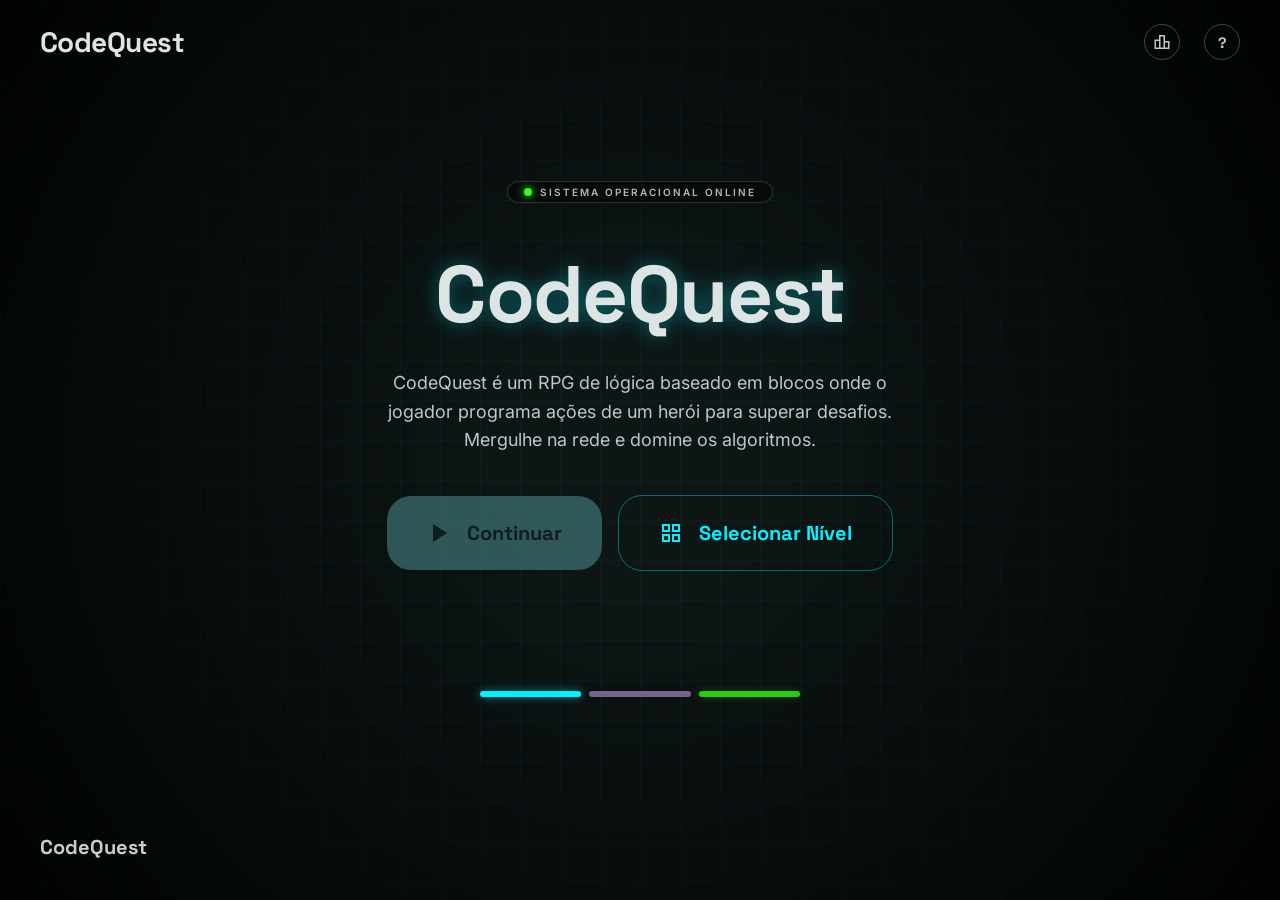
==== index.html @ f4e1bc7a "feat: add stars as Level difficulty" ====
<!doctype html>
<html class="dark" lang="pt-BR">
  <head>
    <meta charset="utf-8" />
    <meta name="viewport" content="width=device-width, initial-scale=1.0" />
    <title>Cidade da Lógica - Protocolo Autômato</title>
    <link rel="preconnect" href="https://fonts.googleapis.com" />
    <link rel="preconnect" href="https://fonts.gstatic.com" crossorigin />
    <link
      href="https://fonts.googleapis.com/css2?family=Space+Grotesk:wght@500;600;700&family=Inter:wght@400;500&display=swap"
      rel="stylesheet" />
    <link
      href="https://fonts.googleapis.com/css2?family=Material+Symbols+Outlined:wght,FILL@100..700,0..1&display=swap"
      rel="stylesheet" />
    <link rel="stylesheet" href="styles/main.css" />
  </head>
  <body>
    <div id="root"></div>

    <template id="page-game">
      <div class="game-container">
        <header class="top-navbar">
          <a class="nav-logo" data-action="home" href="#">CodeQuest</a>
          <div class="nav-brand">
            <h1 class="app-title">
              <span class="level-indicator">Nível 0: Tutorial</span>
            </h1>
          </div>
          <div class="nav-controls">
            <button class="btn-mute" data-action="mute" title="Alternar som">
              <span class="material-symbols-outlined">volume_up</span>
            </button>
            <div class="progress-container">
              <div class="progress-labels">
                <span>Integridade do Sistema</span>
                <span>0%</span>
              </div>
              <div class="progress-track">
                <div class="progress-fill"></div>
              </div>
            </div>
            <div class="star-rating">
              <span class="difficulty-label">DIFICULDADE</span>
              <div class="star-icons">
                <span class="material-symbols-outlined">star</span>
                <span class="material-symbols-outlined">star</span>
                <span class="material-symbols-outlined">star</span>
              </div>
            </div>
          </div>
        </header>

        <main class="sb-layout">
          <aside class="sb-palette" id="palette"></aside>
          <div class="sb-workspace" id="workspace" tabindex="0">
            <div class="sb-zoom-controls">
              <button class="btn-zoom" data-zoom="out" title="Afastar">
                <span class="material-symbols-outlined">zoom_out</span>
              </button>
              <span class="sb-zoom-level">100%</span>
              <button class="btn-zoom" data-zoom="in" title="Aproximar">
                <span class="material-symbols-outlined">zoom_in</span>
              </button>
              <div class="sb-zoom-divider"></div>
              <button class="btn-zoom" data-zoom="fit" title="Redefinir zoom">
                <span class="material-symbols-outlined">fit_screen</span>
              </button>
            </div>
          </div>
          <aside class="simulation-panel">
            <div class="sim-header">
              <h3 class="sim-title">Palco de Simulação</h3>
              <span class="status-chip">
                <span class="status-dot"></span>
                <span class="status-text">Pronto</span>
              </span>
            </div>
            <div class="sim-attributes" id="attributes-panel"></div>
            <div class="sim-viewport">
              <div class="sim-glow-overlay"></div>
              <div class="sim-grid"></div>
            </div>
            <div class="sim-controls">
              <button class="btn-executar">
                <span
                  class="material-symbols-outlined"
                  style="font-variation-settings: &quot;FILL&quot; 1"
                  >play_arrow</span
                >
                EXECUTAR
              </button>
              <button class="btn-pausar">
                <span
                  class="material-symbols-outlined"
                  style="font-variation-settings: &quot;FILL&quot; 1"
                  >pause</span
                >
                PAUSAR
              </button>
              <button class="btn-limpar">
                <span class="material-symbols-outlined">restart_alt</span>
                LIMPAR
              </button>
            </div>
          </aside>
        </main>
      </div>
    </template>

    <template id="page-landing">
      <div class="landing-page">
        <header class="lp-header">
          <div class="lp-logo">CodeQuest</div>
          <nav class="lp-nav">
            <div class="nav-controls"></div>
          </nav>
        </header>

        <main class="lp-hero">
          <div class="lp-badge">
            <span class="lp-badge-dot"></span>
            <span class="lp-badge-text">Sistema Operacional Online</span>
          </div>

          <h1 class="lp-title">CodeQuest</h1>

          <p class="lp-description">
            CodeQuest é um RPG de lógica baseado em blocos onde o jogador
            programa ações de um herói para superar desafios. Mergulhe na rede e
            domine os algoritmos.
          </p>

          <div class="lp-hero-actions">
            <button class="lp-cta" data-action="continue" disabled>
              <svg
                class="lp-cta-icon"
                viewBox="0 0 24 24"
                fill="currentColor"
                stroke="none">
                <polygon points="6 3 20 12 6 21 6 3" />
              </svg>
              Continuar
            </button>
            <button class="lp-cta-outline" data-action="select-level">
              <span class="material-symbols-outlined" style="font-size: 24px"
                >grid_view</span
              >
              Selecionar Nível
            </button>
          </div>

          <div class="lp-bar">
            <div class="lp-bar-segment lp-bar-cyan"></div>
            <div class="lp-bar-segment lp-bar-purple"></div>
            <div class="lp-bar-segment lp-bar-green"></div>
          </div>
        </main>

        <footer class="lp-footer">
          <span class="lp-footer-text">CodeQuest</span>
        </footer>
      </div>
    </template>

    <template id="page-ranking">
      <div class="ranking-page">
        <nav class="rank-navbar">
          <div class="rank-nav-inner">
            <a class="rank-logo" data-action="home" href="#">CodeQuest</a>
            <div class="rank-nav-right">
              <div class="nav-controls"></div>
              <button class="rank-btn-play" data-action="play">
                Jogar agora
              </button>
            </div>
          </div>
        </nav>

        <main class="rank-content">
          <header class="rank-header">
            <h1 class="rank-title">Ranking Local</h1>
            <p class="rank-subtitle">
              Os melhores codificadores do sistema. Prove sua lógica e alcance o
              topo.
            </p>
          </header>

          <section class="rank-podium" id="rank-podium">
            <div class="podium-item podium-silver" data-rank="2">
              <span class="podium-label">2nd</span>
              <div class="podium-avatar">
                <img
                  class="podium-avatar-img"
                  src="/assets/img/second.png"
                  alt="Silver Trophy" />
              </div>
              <span class="podium-badge">Silver</span>
              <span class="podium-name">---</span>
              <span class="podium-score">0 pts</span>
            </div>

            <div class="podium-item podium-gold" data-rank="1">
              <span class="material-symbols-outlined podium-trophy"
                >emoji_events</span
              >
              <div class="podium-avatar podium-avatar-lg">
                <img
                  class="podium-avatar-img"
                  src="/assets/img/first.png"
                  alt="Gold Trophy" />
              </div>
              <span class="podium-badge podium-badge-gold">Master</span>
              <span class="podium-name">---</span>
              <span class="podium-score podium-score-gold">0 pts</span>
            </div>

            <div class="podium-item podium-bronze" data-rank="3">
              <span class="podium-label">3rd</span>
              <div class="podium-avatar">
                <img
                  class="podium-avatar-img"
                  src="/assets/img/third.png"
                  alt="Bronze Trophy" />
              </div>
              <span class="podium-badge">Bronze</span>
              <span class="podium-name">---</span>
              <span class="podium-score">0 pts</span>
            </div>
          </section>

          <section class="rank-list-section">
            <div class="rank-list-panel">
              <div class="rank-list-header">
                <span class="rank-col-rank">Rank</span>
                <span class="rank-col-player">Player</span>
                <span class="rank-col-score">Score</span>
              </div>
              <div class="rank-list-body" id="rank-list-body"></div>
              <div class="rank-list-footer">
                <button class="rank-btn-more" id="rank-btn-more">
                  Carregar mais
                  <span class="material-symbols-outlined rank-more-icon"
                    >expand_more</span
                  >
                </button>
              </div>
            </div>
          </section>
        </main>

        <footer class="rank-footer">
          <span class="rank-footer-logo">CodeQuest</span>
        </footer>
      </div>
    </template>

    <svg style="position: absolute; width: 0; height: 0" aria-hidden="true">
      <defs>
        <clipPath id="block-notch" clipPathUnits="objectBoundingBox">
          <path
            d="M 0.14,0 Q 0.10,0 0.10,0.04 L 0.38,0.96 Q 0.38,1 0.40,1 L 0.60,1 Q 0.62,1 0.62,0.96 L 0.90,0.04 Q 0.90,0 0.86,0 Z" />
        </clipPath>
      </defs>
    </svg>
    <script type="module" src="./js/app.js"></script>
  </body>
</html>
---- styles/main.css ----
@import url('design-system.css');
@import url('stage.css');
@import url('blockly.css');
@import url('pages.css');
@import url('landing.css');
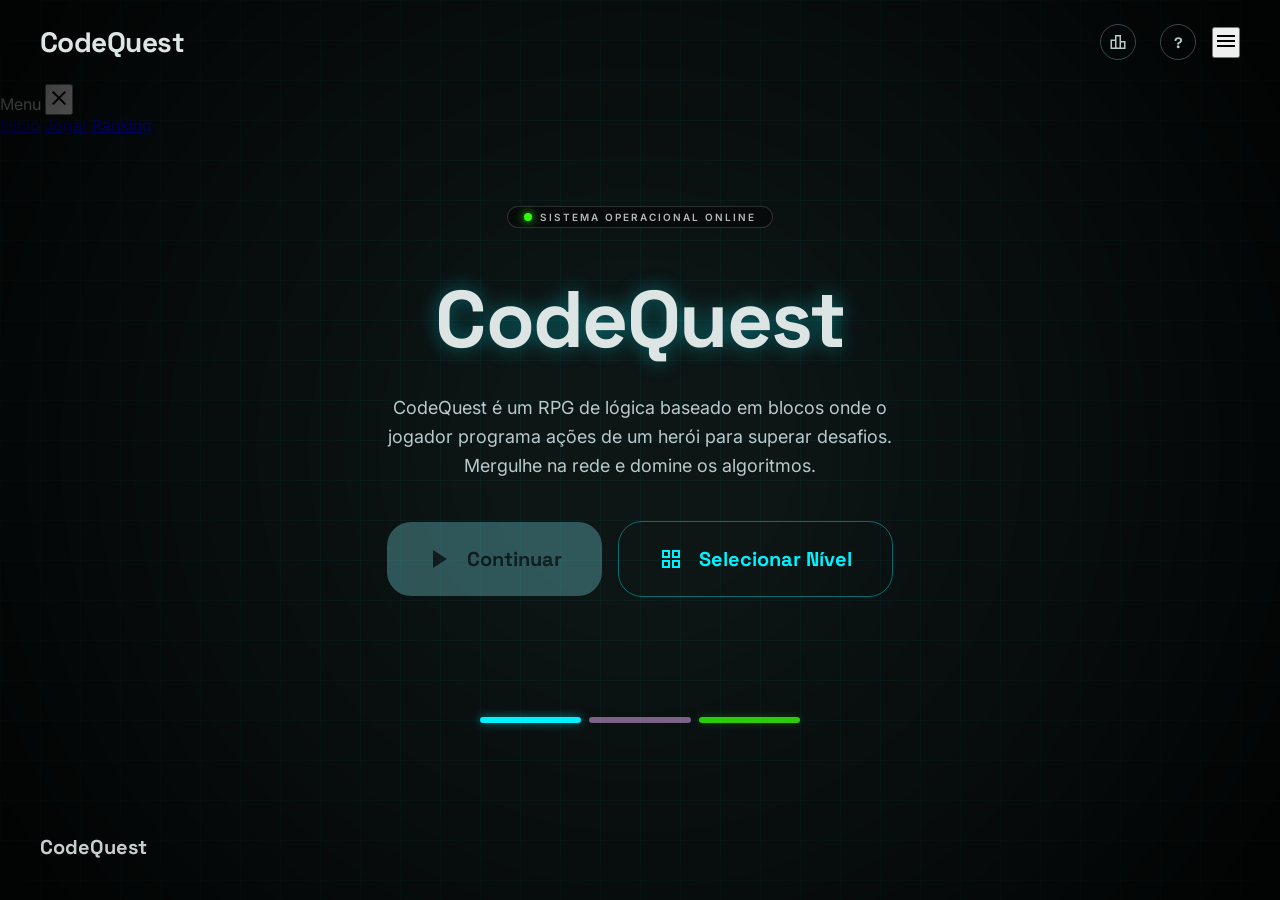
==== commit e434d34b: "feat: Mobile part 1" ====
--- a/index.html
+++ b/index.html
@@ -30,6 +30,9 @@
             <button class="btn-mute" data-action="mute" title="Alternar som">
               <span class="material-symbols-outlined">volume_up</span>
             </button>
+            <button class="btn-mute" data-action="glossary" title="Glossário">
+              <span class="material-symbols-outlined">menu_book</span>
+            </button>
             <div class="progress-container">
               <div class="progress-labels">
                 <span>Integridade do Sistema</span>
@@ -77,6 +80,7 @@
             </div>
             <div class="sim-attributes" id="attributes-panel"></div>
             <div class="sim-viewport">
+              <div class="sim-enemy-info" id="enemy-info"></div>
               <div class="sim-glow-overlay"></div>
               <div class="sim-grid"></div>
             </div>
@@ -104,6 +108,16 @@
             </div>
           </aside>
         </main>
+        <nav class="mobile-nav">
+          <button class="mobile-nav-tab active" data-tab="workspace" type="button">
+            <span class="material-symbols-outlined">code_blocks</span>
+            <span>Workspace</span>
+          </button>
+          <button class="mobile-nav-tab" data-tab="simulation" type="button">
+            <span class="material-symbols-outlined">play_circle</span>
+            <span>Simulação</span>
+          </button>
+        </nav>
       </div>
     </template>
 
@@ -113,8 +127,23 @@
           <div class="lp-logo">CodeQuest</div>
           <nav class="lp-nav">
             <div class="nav-controls"></div>
+            <button class="mobile-menu-btn" type="button" aria-label="Menu">
+              <span class="material-symbols-outlined">menu</span>
+            </button>
           </nav>
         </header>
+        <aside class="mobile-drawer">
+          <div class="mobile-drawer-header">
+            <span class="mobile-drawer-title">Menu</span>
+            <button class="mobile-drawer-close" type="button" aria-label="Fechar menu">
+              <span class="material-symbols-outlined">close</span>
+            </button>
+          </div>
+          <a class="mobile-drawer-link" data-action="home" href="#">Início</a>
+          <a class="mobile-drawer-link" data-action="play" href="#">Jogar</a>
+          <a class="mobile-drawer-link" data-action="ranking" href="#">Ranking</a>
+        </aside>
+        <div class="mobile-drawer-overlay"></div>
 
         <main class="lp-hero">
           <div class="lp-badge">
@@ -172,9 +201,24 @@
               <button class="rank-btn-play" data-action="play">
                 Jogar agora
               </button>
+              <button class="mobile-menu-btn" type="button" aria-label="Menu">
+                <span class="material-symbols-outlined">menu</span>
+              </button>
             </div>
           </div>
         </nav>
+        <aside class="mobile-drawer">
+          <div class="mobile-drawer-header">
+            <span class="mobile-drawer-title">Menu</span>
+            <button class="mobile-drawer-close" type="button" aria-label="Fechar menu">
+              <span class="material-symbols-outlined">close</span>
+            </button>
+          </div>
+          <a class="mobile-drawer-link" data-action="home" href="#">Início</a>
+          <a class="mobile-drawer-link" data-action="play" href="#">Jogar</a>
+          <a class="mobile-drawer-link" data-action="ranking" href="#">Ranking</a>
+        </aside>
+        <div class="mobile-drawer-overlay"></div>
 
         <main class="rank-content">
           <header class="rank-header">
@@ -191,7 +235,7 @@
               <div class="podium-avatar">
                 <img
                   class="podium-avatar-img"
-                  src="/assets/img/second.png"
+                  src="assets/img/second.png"
                   alt="Silver Trophy" />
               </div>
               <span class="podium-badge">Silver</span>
@@ -206,7 +250,7 @@
               <div class="podium-avatar podium-avatar-lg">
                 <img
                   class="podium-avatar-img"
-                  src="/assets/img/first.png"
+                  src="assets/img/first.png"
                   alt="Gold Trophy" />
               </div>
               <span class="podium-badge podium-badge-gold">Master</span>
@@ -219,7 +263,7 @@
               <div class="podium-avatar">
                 <img
                   class="podium-avatar-img"
-                  src="/assets/img/third.png"
+                  src="assets/img/third.png"
                   alt="Bronze Trophy" />
               </div>
               <span class="podium-badge">Bronze</span>
--- a/styles/main.css
+++ b/styles/main.css
@@ -3,3 +3,5 @@
 @import url('blockly.css');
 @import url('pages.css');
 @import url('landing.css');
+@import url('layout.css');
+@import url('glossary.css');
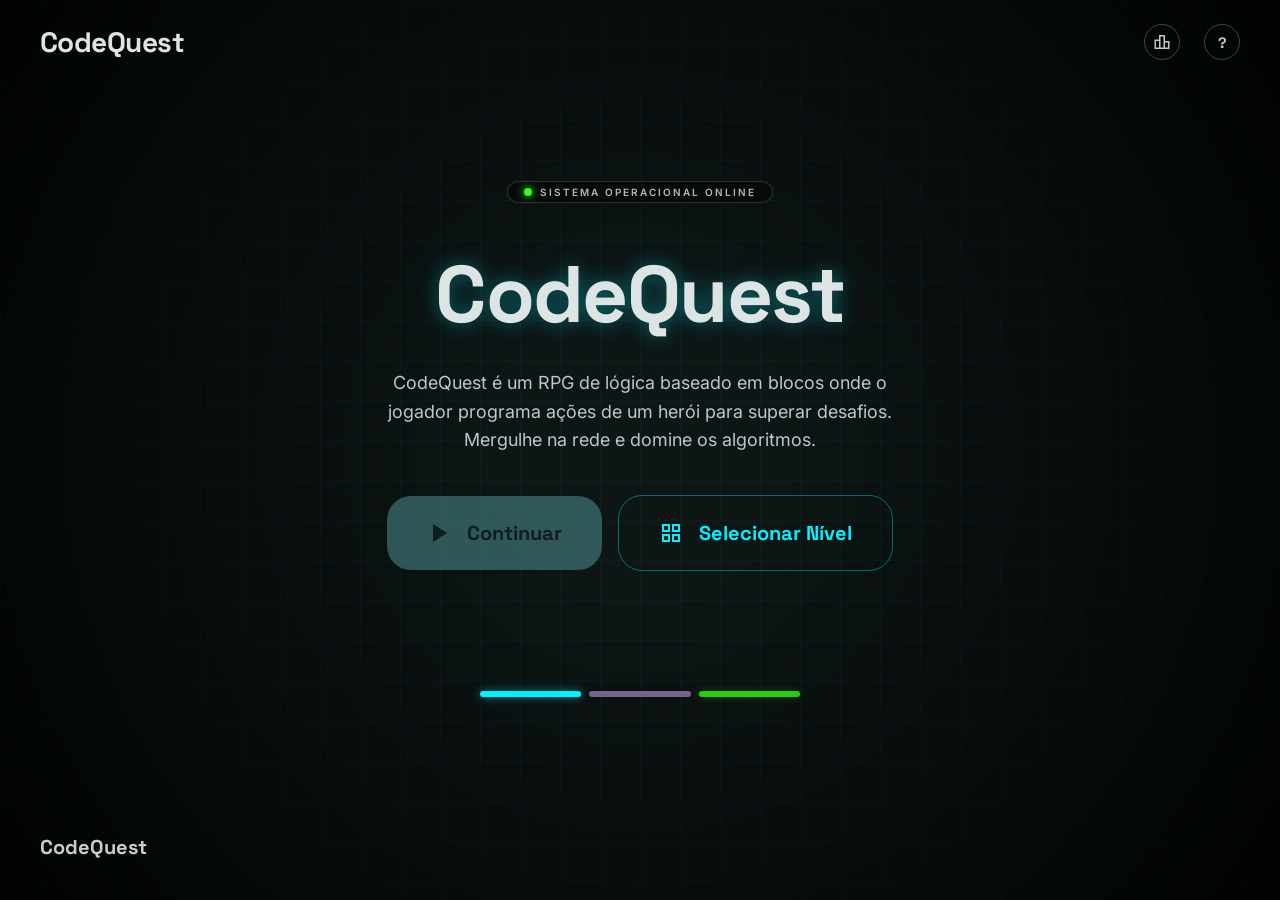
==== commit 691feb6e: "feat: some fixes and feats" ====
--- a/index.html
+++ b/index.html
@@ -127,23 +127,8 @@
           <div class="lp-logo">CodeQuest</div>
           <nav class="lp-nav">
             <div class="nav-controls"></div>
-            <button class="mobile-menu-btn" type="button" aria-label="Menu">
-              <span class="material-symbols-outlined">menu</span>
-            </button>
           </nav>
         </header>
-        <aside class="mobile-drawer">
-          <div class="mobile-drawer-header">
-            <span class="mobile-drawer-title">Menu</span>
-            <button class="mobile-drawer-close" type="button" aria-label="Fechar menu">
-              <span class="material-symbols-outlined">close</span>
-            </button>
-          </div>
-          <a class="mobile-drawer-link" data-action="home" href="#">Início</a>
-          <a class="mobile-drawer-link" data-action="play" href="#">Jogar</a>
-          <a class="mobile-drawer-link" data-action="ranking" href="#">Ranking</a>
-        </aside>
-        <div class="mobile-drawer-overlay"></div>
 
         <main class="lp-hero">
           <div class="lp-badge">
@@ -201,24 +186,9 @@
               <button class="rank-btn-play" data-action="play">
                 Jogar agora
               </button>
-              <button class="mobile-menu-btn" type="button" aria-label="Menu">
-                <span class="material-symbols-outlined">menu</span>
-              </button>
             </div>
           </div>
         </nav>
-        <aside class="mobile-drawer">
-          <div class="mobile-drawer-header">
-            <span class="mobile-drawer-title">Menu</span>
-            <button class="mobile-drawer-close" type="button" aria-label="Fechar menu">
-              <span class="material-symbols-outlined">close</span>
-            </button>
-          </div>
-          <a class="mobile-drawer-link" data-action="home" href="#">Início</a>
-          <a class="mobile-drawer-link" data-action="play" href="#">Jogar</a>
-          <a class="mobile-drawer-link" data-action="ranking" href="#">Ranking</a>
-        </aside>
-        <div class="mobile-drawer-overlay"></div>
 
         <main class="rank-content">
           <header class="rank-header">
